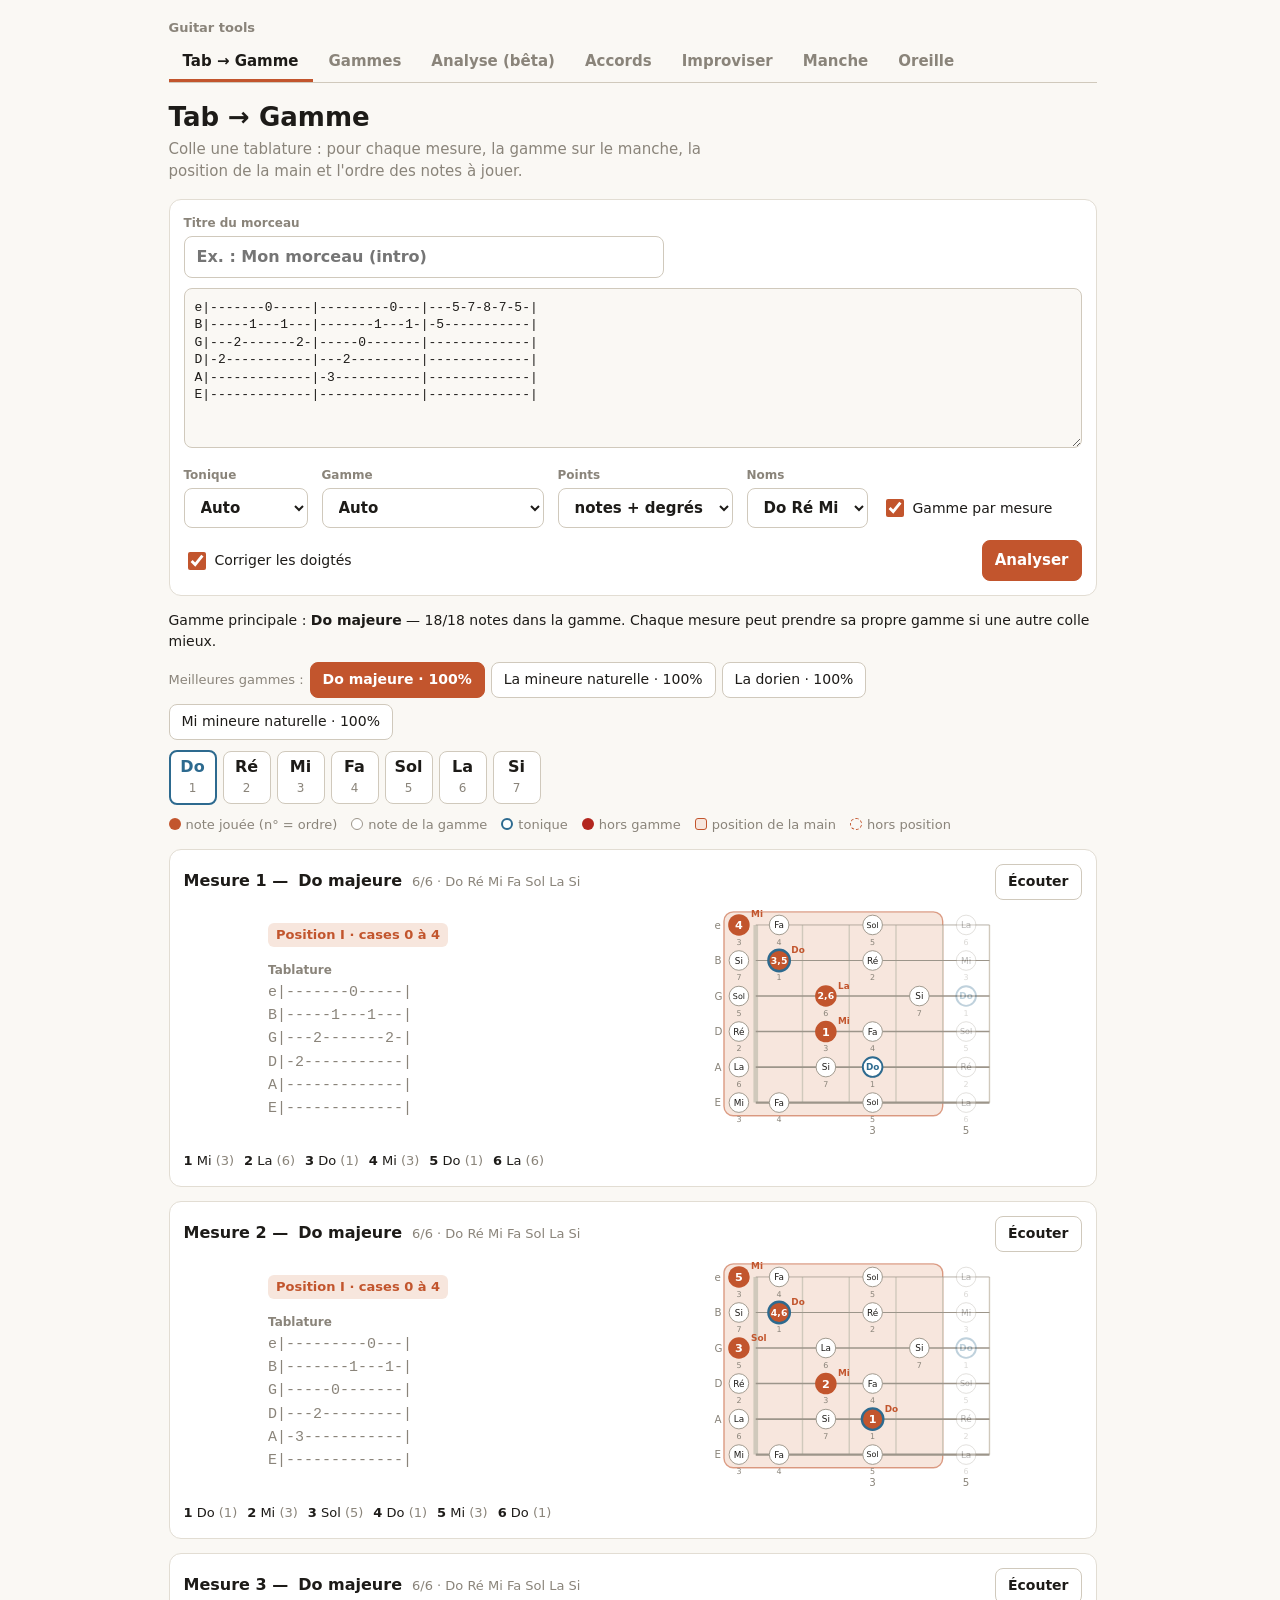
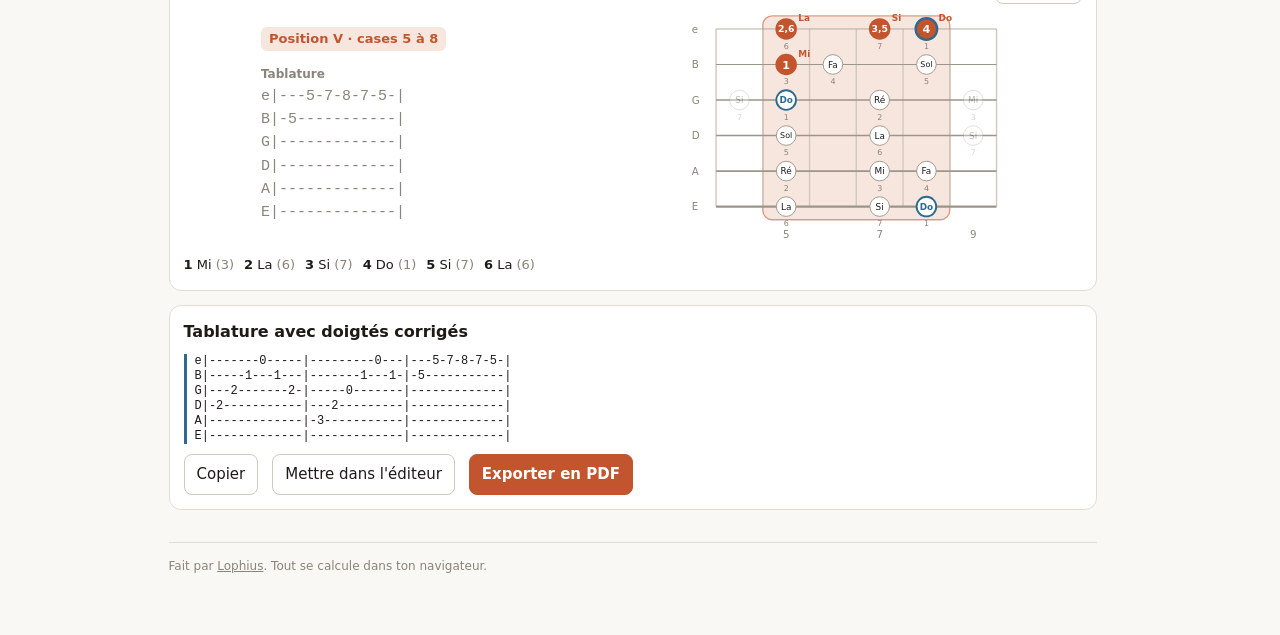
==== index.html @ fe5b4735 "Quatre nouveaux onglets : Accords, Improviser, Manche, Oreille - assets/music.js : bibliothèque comm" ====
<!DOCTYPE html>
<html lang="fr"><head><meta charset="utf-8"><meta name="viewport" content="width=device-width,initial-scale=1">
<title>Tab → Gamme · Guitar tools</title>
<meta name="description" content="Colle une tablature de guitare : pour chaque mesure, la gamme sur le manche, la position de la main et l'ordre des notes. Export PDF.">
<link rel="icon" href="data:image/svg+xml,%3Csvg xmlns='http://www.w3.org/2000/svg' viewBox='0 0 32 32'%3E%3Crect width='32' height='32' rx='7' fill='%23c2552d'/%3E%3Cg stroke='%23fff' stroke-width='1.6'%3E%3Cpath d='M6 9h20M6 14h20M6 19h20M6 24h20'/%3E%3C/g%3E%3Ccircle cx='13' cy='14' r='3' fill='%23fff'/%3E%3C/svg%3E">
<link rel="stylesheet" href="assets/style.css?v=9">
<style>
/* Spécifique à Tab → Gamme */
textarea{width:100%;min-height:160px;font:13px/1.35 ui-monospace,Menlo,monospace;background:var(--bg);border:1px solid var(--line2);border-radius:8px;padding:10px;white-space:pre;overflow-x:auto;margin:0 0 12px}
.seq{font-size:13px;margin-top:10px;line-height:1.7}
.seq span{display:inline-block;margin-right:10px;white-space:nowrap}
.seq i{font-style:normal;color:var(--mut)}
.out,.err{color:var(--out)}
.wrap{overflow-x:auto}
.card h2 .chg{color:var(--acc)}
.pos{display:inline-block;font-size:13px;font-weight:600;color:var(--acc);background:var(--accL);border-radius:6px;padding:2px 8px;margin-bottom:6px}
.expl{font-size:13px;margin-top:8px;line-height:1.5}
/* Mesure : tablature à gauche, manche à droite (ordinateur) ; empilés sur mobile */
/* Mesure : tablature et manche répartis sur la largeur (ordinateur) ; empilés sur mobile.
   Le manche a toujours la même hauteur, quelle que soit la mesure. */
.mgrid{display:flex;justify-content:space-around;align-items:center;gap:16px 32px}
.mright svg{height:230px!important;width:auto!important;max-width:100%!important}
.mleft{min-width:240px}
.mleft .mt{font-size:15px;line-height:1.55;margin:0 0 6px}
.playm{margin-left:auto;font-size:14px;padding:6px 12px;min-height:36px}
.playm.on{background:var(--acc);border-color:var(--acc);color:#fff}
.pn .ring{opacity:0}
.pn.hot .ring{opacity:1}
.seq span.hot{background:var(--accL);border-radius:6px;box-shadow:0 0 0 3px var(--accL)}
.panel input[type=text]{font:inherit;font-size:16px;color:var(--fg);padding:8px 12px;min-height:40px;border-radius:8px;border:1px solid var(--line2);background:var(--card);width:100%;max-width:480px}
.lbl0{font-size:12px;font-weight:600;color:var(--mut);margin:8px 0 2px}
@media(max-width:640px){
  .mgrid{flex-direction:column;align-items:stretch}
  .mright svg{width:100%!important;height:auto!important}
  .mleft{min-width:0}
  .mleft .mt{font-size:14px}
}
.lbl{font-size:12px;font-weight:600;color:var(--root);margin:8px 0 2px}
.mt{font:12px/1.25 ui-monospace,Menlo,monospace;color:var(--mut);margin:0 0 8px;overflow-x:auto}
.mt.fx{color:var(--fg);border-left:3px solid var(--root);padding-left:8px}
.mv{color:var(--root)}
.sugg{display:flex;flex-wrap:wrap;gap:6px;align-items:center;font-size:13px;color:var(--mut);margin:0 0 10px}
.sugg:empty{display:none}
.sugg button{font-size:14px;padding:6px 12px;min-height:36px}
.sugg button.on{background:var(--acc);border-color:var(--acc);color:#fff;font-weight:600}
</style></head><body><main>
<p class="brand">Guitar tools</p>
<nav class="tabs" id="tabs"></nav>
<h1>Tab → Gamme</h1>
<p class="sub">Colle une tablature : pour chaque mesure, la gamme sur le manche, la position de la main et l'ordre des notes à jouer.</p>
<div class="panel">
  <label class="field" style="margin-bottom:10px">Titre du morceau <input id="title" type="text" placeholder="Ex. : Mon morceau (intro)" autocomplete="off"></label>
  <textarea id="tab" spellcheck="false" autocapitalize="off" autocorrect="off" aria-label="Tablature"></textarea>
  <div class="fields">
    <label class="field">Tonique <select id="root"></select></label>
    <label class="field">Gamme <select id="scale"></select></label>
    <label class="field">Points <select id="lab"><option value="both">notes + degrés</option><option value="name">notes</option><option value="deg">degrés</option></select></label>
    <label class="field">Noms <select id="nom"><option value="fr">Do Ré Mi</option><option value="en">C D E</option></select></label>
    <label class="check"><input type="checkbox" id="per" checked> Gamme par mesure</label>
    <label class="check"><input type="checkbox" id="fix" checked> Corriger les doigtés</label>
    <button class="pri grow" id="go">Analyser</button>
  </div>
</div>
<div class="info" id="info"></div>
<div class="sugg" id="sugg"></div>
<div class="strip" id="strip"></div>
<div class="legend">
  <span><span class="dot play"></span>note jouée (n° = ordre)</span>
  <span><span class="dot scale"></span>note de la gamme</span>
  <span><span class="dot root"></span>tonique</span>
  <span><span class="dot outs"></span>hors gamme</span>
  <span><span class="dot box"></span>position de la main</span>
  <span><span class="dot offp"></span>hors position</span>
</div>
<div id="out"></div>
<div id="full"></div>
<footer>Fait par <a href="https://www.lophius.be">Lophius</a>. Tout se calcule dans ton navigateur.</footer>
</main>
<script src="assets/nav.js?v=7"></script>
<script>
const SH=['C','C#','D','D#','E','F','F#','G','G#','A','A#','B'];
const FLT=['C','Db','D','Eb','E','F','Gb','G','Ab','A','Bb','B'];
const FR=['Do','Do#','Ré','Mib','Mi','Fa','Fa#','Sol','Lab','La','Sib','Si'];
const FRS=['Do','Do#','Ré','Ré#','Mi','Fa','Fa#','Sol','Sol#','La','La#','Si'];
const FRF=['Do','Réb','Ré','Mib','Mi','Fa','Solb','Sol','Lab','La','Sib','Si'];
const IV=['1','b2','2','b3','3','4','b5','5','b6','6','b7','7'];
const SCALES={
  maj:{n:'Majeure',i:[0,2,4,5,7,9,11],p:8},
  min:{n:'Mineure naturelle',i:[0,2,3,5,7,8,10],p:8},
  pmin:{n:'Penta mineure',i:[0,3,5,7,10],p:4},
  pmaj:{n:'Penta majeure',i:[0,2,4,7,9],p:4},
  harm:{n:'Mineure harmonique',i:[0,2,3,5,7,8,11],p:3},
  dor:{n:'Dorien',i:[0,2,3,5,7,9,10],p:2},
  mix:{n:'Mixolydien',i:[0,2,4,5,7,9,10],p:2}
};
const MINORISH=['min','pmin','dor','harm'];
const OPEN=[64,59,55,50,45,40], SN=['e','B','G','D','A','E'];
const EX=`e|-------0-----|---------0---|---5-7-8-7-5-|
B|-----1---1---|-------1---1-|-5-----------|
G|---2-------2-|-----0-------|-------------|
D|-2-----------|---2---------|-------------|
A|-------------|-3-----------|-------------|
E|-------------|-------------|-------------|`;
const $=id=>document.getElementById(id);
// Reprend la dernière tablature collée (sinon l'exemple)
{let t=null,ti='';try{t=localStorage.getItem('gt.tab');ti=localStorage.getItem('gt.title')||'';}catch(e){}$('tab').value=t&&t.trim()?t:EX;$('title').value=ti;}
$('title').addEventListener('input',()=>{try{localStorage.setItem('gt.title',$('title').value);}catch(e){}});
$('root').innerHTML='<option value="auto">Auto</option>'+FR.map((n,i)=>`<option value="${i}">${n} (${SH[i]})</option>`).join('');
$('scale').innerHTML='<option value="auto">Auto</option>'+Object.entries(SCALES).map(([k,v])=>`<option value="${k}">${v.n}</option>`).join('');
const isD=c=>c>='0'&&c<='9';

function parse(txt){
  const blocks=[];let cur=[];
  for(const l of txt.split(/\r?\n/)){
    const m=l.match(/^\s*[A-Ga-g][#b]?\s*([|:\-].*)$/);
    if(m&&/-/.test(m[1])){cur.push(m[1]);if(cur.length===6){blocks.push(cur);cur=[];}}
    else cur=[];
  }
  // Chaque corde est découpée sur ses propres "|" : la mesure n°i = le i-ème segment
  // de chaque ligne, même si les barres ne sont pas alignées verticalement.
  const measures=[];
  for(const b of blocks){
    const segs=b.map(l=>l.replace(/:/g,'|').split('|'));
    // on retire le segment vide avant la 1re barre et après la dernière
    segs.forEach(sg=>{if(sg.length&&!sg[0].trim())sg.shift();if(sg.length&&!sg[sg.length-1].trim())sg.pop();});
    const n=Math.max(...segs.map(sg=>sg.length));
    for(let i=0;i<n;i++){
      const raw=segs.map(sg=>sg[i]||''),notes=[];
      raw.forEach((seg,s)=>{
        for(let c=0;c<seg.length;c++){
          if(isD(seg[c])&&!isD(seg[c-1])){
            let num=seg[c];if(isD(seg[c+1]))num+=seg[c+1];
            const f=+num;notes.push({col:c,s,f,pc:(OPEN[s]+f)%12});
          }
        }
      });
      // ordre : notes à la même position dans la mesure = même temps (accord)
      notes.sort((a,b)=>a.col-b.col||a.s-b.s);let o=0,lc=-1;
      notes.forEach(x=>{if(x.col!==lc){o++;lc=x.col;}x.o=o;});
      measures.push({notes,raw});
    }
  }
  return measures;
}

function rank(ns,roots,sks,pref){
  if(!ns.length)return [];
  let lm=1e9,low=0;ns.forEach(n=>{const p=OPEN[n.s]+n.f;if(p<lm){lm=p;low=n.pc;}});
  const first=ns[0].pc,last=ns[ns.length-1].pc,res=[];
  for(const r of roots)for(const sk of sks){
    const iv=SCALES[sk].i,inS=ns.filter(n=>iv.includes((n.pc-r+12)%12)).length;
    let sc=inS/ns.length*1000+(low===r?40:0)+(last===r?25:0)+(first===r?10:0)+SCALES[sk].p;
    if(pref){if(pref.r===r&&pref.sk===sk)sc+=30;else if(pref.r===r)sc+=12;}
    res.push({r,sk,inS,n:ns.length,sc});
  }
  return res.sort((a,b)=>b.sc-a.sc);
}
function namesFor(r,sk){
  const fl=[5,10,3,8,1].includes(r)||MINORISH.includes(sk)&&[2,7,0,5].includes(r);
  return $('nom').value==='fr'?(fl?FRF:FRS):(fl?FLT:SH);
}
const label=c=>{const nm=namesFor(c.r,c.sk);return nm[c.r]+' '+SCALES[c.sk].n.toLowerCase();};

// Position = bloc de 4 cases (index sur la case p) qui contient le plus de notes jouées.
// p=1 inclut les cordes à vide.
const inBox=(f,p)=>f===0?p===1:f>=p&&f<=p+3;
// Autres façons de jouer la même note (même hauteur) dans la position p
function alts(n,p){
  const m=OPEN[n.s]+n.f,r=[];
  for(let s=0;s<6;s++){const f=m-OPEN[s];if(f>=0&&f<=22&&inBox(f,p))r.push({s,f});}
  return r;
}
// Choix de la position : le moins de notes impossibles à y jouer, puis le moins de notes à déplacer
function position(ns,fix){
  const fr=ns.map(n=>n.f),nz=fr.filter(f=>f>0),ref=nz.length?Math.min(...nz):1;
  let bp=1,bs=1e9;
  for(let p=1;p<=Math.max(1,...fr);p++){
    const out=ns.filter(n=>!inBox(n.f,p)),stuck=fix?out.filter(n=>!alts(n,p).length).length:out.length;
    const sc=stuck*1000+out.length*10+Math.abs(p-ref);
    if(sc<bs){bs=sc;bp=p;}
  }
  return bp;
}
// Déplace les notes hors position vers une corde/case équivalente dans la position
function relocate(ns,p){
  const moved=[];
  ns.forEach(n=>{
    if(inBox(n.f,p))return;
    const busy=ns.filter(x=>x!==n&&x.o===n.o).map(x=>x.s);
    const c=alts(n,p).filter(a=>!busy.includes(a.s)).sort((a,b)=>Math.abs(a.s-n.s)-Math.abs(b.s-n.s))[0];
    if(c){moved.push({n,from:{s:n.s,f:n.f}});n.s=c.s;n.f=c.f;}
  });
  return moved;
}
// Réécrit une mesure en tablature texte à partir des notes (doigtés corrigés)
function segOf(ns,raw){
  const L=Math.max(...raw.map(r=>r.length),1),rows=SN.map(()=>Array(L).fill('-'));
  ns.forEach(n=>{const t=String(n.f);for(let k=0;k<t.length;k++)if(n.col+k<L)rows[n.s][n.col+k]=t[k];});
  return rows.map(r=>r.join(''));
}
const ROM=['','I','II','III','IV','V','VI','VII','VIII','IX','X','XI','XII','XIII','XIV','XV','XVI','XVII'];
function board(ns,root,iv,lab,names,p,tabs){
  tabs=tabs||[];
  let lo=Math.min(...ns.map(n=>n.f)),hi=Math.max(...ns.map(n=>n.f));
  lo=Math.max(0,Math.min(lo,p)-1);if(lo===1)lo=0;hi=Math.max(hi+1,p+4,lo+4);
  const first=Math.max(lo,1),fw=50,sh=lab==='both'?38:28,left=lo===0?50:30,top=16;
  const nCols=hi-first+1,W=left+nCols*fw+8,H=top+5*sh+(lab==="both"?40:28);
  const x=f=>f===0?left-18:left+(f-first+0.5)*fw,y=s=>top+s*sh;
  let g='';
  {const x0=p===1?(lo===0?left-34:left):x(p)-fw/2,x1=x(p+3)+fw/2;
   g+=`<rect x="${x0}" y="${top-14}" width="${x1-x0}" height="${5*sh+28}" rx="10" fill="var(--accL)" stroke="var(--acc)" stroke-opacity=".55" stroke-width="1.5"/>`;}
  for(let k=0;k<=nCols;k++){const xx=left+k*fw;g+=`<line x1="${xx}" y1="${top}" x2="${xx}" y2="${y(5)}" stroke="var(--line2)" stroke-width="${k===0&&first===1?5:1.5}"/>`;}
  for(let f=first;f<=hi;f++){if([3,5,7,9,12,15,17,19,21].includes(f))g+=`<text x="${x(f)}" y="${H-6}" font-size="11" text-anchor="middle" fill="${f===12?'var(--fg)':'var(--mut)'}">${f}</text>`;}
  for(let s=0;s<6;s++){g+=`<line x1="${left}" y1="${y(s)}" x2="${W-8}" y2="${y(s)}" stroke="var(--str)" stroke-width="${0.8+s*0.3}"/>${tabs.length?'':`<text x="${lo===0?6:4}" y="${y(s)+4}" font-size="11" fill="var(--mut)">${SN[s]}</text>`}`;}
  const played={};ns.forEach(n=>{const k=n.s+'-'+n.f;(played[k]=played[k]||{n,o:[]}).o.push(n.o);});
  for(let s=0;s<6;s++)for(let f=lo;f<=hi;f++){
    const pc=(OPEN[s]+f)%12,d=(pc-root+12)%12,k=s+'-'+f,inS=iv.includes(d),box=inBox(f,p);
    const cx=x(f),cy=y(s),nm=names[pc],main=lab==='deg'?IV[d]:nm;
    const sub=lab==='both'?`<text x="${cx}" y="${cy+21}" font-size="8.5" text-anchor="middle" fill="var(--mut)">${IV[d]}</text>`:'';
    if(played[k]){
      const o=played[k].o.join(','),fs=o.length>3?8:o.length>1?10:12;
      const col=inS?'var(--acc)':'var(--out)';
      const nl=lab==='deg'?'':`<text x="${cx+13}" y="${cy-8}" font-size="9.5" font-weight="700" fill="${col}">${nm}</text>`;
      g+=`<g class="pn" data-o="${o}"><circle class="ring" cx="${cx}" cy="${cy}" r="17" fill="none" stroke="var(--acc)" stroke-width="3"/>`+(box?'':`<circle cx="${cx}" cy="${cy}" r="15" fill="none" stroke="${col}" stroke-width="1.5" stroke-dasharray="3 2.5"/>`)+`<circle cx="${cx}" cy="${cy}" r="11.5" fill="${col}" ${d===0?'stroke="var(--root)" stroke-width="2.5"':''}/><text x="${cx}" y="${cy+fs*0.36}" font-size="${fs}" font-weight="700" text-anchor="middle" fill="#fff">${o}</text></g>${nl}${sub}`;
    }else if(inS){
      const fs=main.length>3?7.5:main.length>2?8.5:9.5;
      g+=`<g opacity="${box?1:.3}"><circle cx="${cx}" cy="${cy}" r="10.5" fill="var(--card)" stroke="${d===0?'var(--root)':'var(--str)'}" stroke-width="${d===0?2:1}"/><text x="${cx}" y="${cy+fs*0.36}" font-size="${fs}" text-anchor="middle" fill="${d===0?'var(--root)':'var(--fg)'}" font-weight="${d===0?700:500}">${main}</text>${sub}</g>`;
    }
  }
  // Tablature dessinée à gauche, chaque ligne alignée sur sa corde
  const CW=7.8,FS=13,dy=tabs.length?20:0;let ox=0,tg='';
  tabs.forEach(t=>{const len=Math.max(...t.rows.map(r=>r.length))+3;
    tg+=`<text x="${ox}" y="11" font-size="11" font-weight="600" fill="${t.strong?'var(--root)':'var(--mut)'}">${t.label}</text>`;
    t.rows.forEach((r,si)=>{tg+=`<text x="${ox}" y="${dy+y(si)+4.5}" font-size="${FS}" font-family="ui-monospace,Menlo,Consolas,monospace" fill="${t.strong?'var(--fg)':'var(--mut)'}" xml:space="preserve">${SN[si]}|${r.replace(/</g,'&lt;')}|</text>`;});
    ox+=len*CW+14;});
  const TW=W+ox,TH=H+dy;
  return `<svg viewBox="0 0 ${TW} ${TH}" width="${TW}" style="width:100%;max-width:${TW}px;height:auto" xmlns="http://www.w3.org/2000/svg" font-family="system-ui,sans-serif">${tg}<g transform="translate(${ox},${dy})">${g}</g></svg>`;
}

function run(){
  if(typeof stopPlay==='function')stopPlay();
  const out=$('out'),info=$('info');out.innerHTML='';$('sugg').innerHTML='';$('strip').innerHTML='';
  const ms=parse($('tab').value);
  if(!ms.length){info.innerHTML='<span class="err">Aucune tablature reconnue. Il faut 6 lignes qui commencent par le nom de la corde (e|, B|, G|, D|, A|, E|).</span>';return;}
  const all=ms.flatMap(m=>m.notes);
  if(!all.length){info.innerHTML='<span class="err">Aucune note trouvée dans la tablature.</span>';return;}
  const rv=$('root').value,sv=$('scale').value,lab=$('lab').value,per=$('per').checked;
  const roots=rv==='auto'?[...Array(12).keys()]:[+rv],sks=sv==='auto'?Object.keys(SCALES):[sv];
  const ranked=rank(all,roots,sks),G=ranked[0];
  // suggestions : les meilleures gammes pour l'ensemble du morceau
  if(ranked.length>1){
    const top=ranked.slice(0,4);
    $('sugg').innerHTML='Meilleures gammes : '+top.map((c,i)=>`<button data-r="${c.r}" data-s="${c.sk}" class="${i?'':'on'}">${label(c)} · ${Math.round(c.inS/c.n*100)}%</button>`).join('');
    $('sugg').querySelectorAll('button').forEach(b=>b.onclick=()=>{$('root').value=b.dataset.r;$('scale').value=b.dataset.s;saveSettings();run();});
  }
  const gn=namesFor(G.r,G.sk),giv=SCALES[G.sk].i;
  // Partage la gamme trouvée avec l'onglet Gammes (même navigateur)
  try{localStorage.setItem('gt.scale',JSON.stringify({r:G.r,sk:G.sk,ts:Date.now()}));}catch(e){}
  $('strip').innerHTML=giv.map(i=>`<div class="n ${i?'':'r'}"><b>${gn[(G.r+i)%12]}</b><small>${IV[i]}</small></div>`).join('');
  info.innerHTML=`Gamme principale : <b>${label(G)}</b> — ${G.inS}/${G.n} notes dans la gamme`+(per?'. Chaque mesure peut prendre sa propre gamme si une autre colle mieux.':'');
  MEAS=[];const fixed=[];REP={title:label(G),cov:`${G.inS}/${G.n}`,scale:giv.map(i=>gn[(G.r+i)%12]+' ('+IV[i]+')').join('  '),ms:[]};
  ms.forEach(({notes:ns,raw},i)=>{
    const tab=`<pre class="mt">${raw.map((r,s)=>SN[s]+'|'+r.replace(/</g,'&lt;')+'|').join('\n')}</pre>`;
    if(!ns.length){fixed.push(raw);REP.ms.push({h:`Mesure ${i+1}`,raw,silence:true});out.insertAdjacentHTML('beforeend',`<div class="card"><h2>Mesure ${i+1}</h2>${tab}<div class="seq"><i>Pas de note (silence)</i></div></div>`);return;}
    let C=G;
    if(per){
      // On garde la tonique principale si une de ses gammes couvre ≥ 75 % de la mesure
      // (une note de passage chromatique ne doit pas faire changer de tonalité).
      const rk=rank(ns,roots,sks,G),same=rk.find(c=>c.r===G.r);
      const gIn=ns.filter(n=>giv.includes((n.pc-G.r+12)%12)).length;
      const c=same&&same.inS/same.n>=0.75?same:rk[0];
      C=c.inS>gIn?c:{...G,inS:gIn,n:ns.length};
    }
    else C={...G,inS:ns.filter(n=>giv.includes((n.pc-G.r+12)%12)).length,n:ns.length};
    const root=C.r,iv=SCALES[C.sk].i,names=namesFor(C.r,C.sk),chg=C.r!==G.r||C.sk!==G.sk;
    const groups={};ns.forEach(n=>(groups[n.o]=groups[n.o]||[]).push(n));
    const seq=Object.entries(groups).map(([o,g])=>{
      const t=g.map(n=>{const d=(n.pc-root+12)%12,bad=!iv.includes(d);return `<span class="${bad?'out':''}" style="margin:0">${names[n.pc]} <i>(${IV[d]})</i></span>`;}).join(' + ');
      return `<span data-o="${o}"><b>${o}</b> ${t}</span>`;}).join('');
    const fix=$('fix').checked,p=position(ns,fix),moved=fix?relocate(ns,p):[],notIn=ns.filter(n=>!inBox(n.f,p));
    const seg=segOf(ns,raw);fixed.push(seg);
    const outS=[...new Set(ns.map(n=>n.pc).filter(pc=>!iv.includes((pc-root+12)%12)))];
    const expl=[];
    outS.forEach(pc=>{
      let a=pc,b=pc;do a=(a+11)%12;while(!iv.includes((a-root+12)%12));do b=(b+1)%12;while(!iv.includes((b-root+12)%12));
      expl.push(`<span class="out"><b>${names[pc]}</b> n'est pas dans la gamme : elle se glisse entre ${names[a]} (${IV[(a-root+12)%12]}) et ${names[b]} (${IV[(b-root+12)%12]}).</span>`);
    });
    moved.forEach(({n,from})=>expl.push(`<span class="mv"><b>${names[n.pc]}</b> déplacé : corde ${SN[from.s]} case ${from.f} → corde ${SN[n.s]} case ${n.f}, pour rester dans la position.</span>`));
    if(notIn.length)expl.push(`<span>Hors position (cercle pointillé) : ${notIn.map(n=>`${names[n.pc]} case ${n.f} corde ${SN[n.s]}`).join(', ')}${notIn.length>1?'. Il faut déplacer la main pour les jouer.':'. Il faut déplacer la main pour la jouer.'}</span>`);
    const pos=`Position ${ROM[p]||p} · cases ${p===1?'0':p} à ${p+3}`;
    MEAS[i]=ns.map(n=>({o:n.o,midi:OPEN[n.s]+n.f}));
    const head=`Mesure ${i+1} — <span class="${chg?'chg':''}">${label(C)}</span> <small>${C.inS}/${C.n} · ${iv.map(x=>names[(root+x)%12]).join(' ')}</small>`;
    const svg=board(ns,root,iv,lab,names,p),strip=h=>h.replace(/<[^>]+>/g,'').replace(/&lt;/g,'<');
    REP.ms.push({h:`Mesure ${i+1}`,sc:label(C),chg,cov:`${C.inS}/${C.n}`,notes:iv.map(x=>names[(root+x)%12]).join(' '),model:{ns:ns.map(n=>({s:n.s,f:n.f,o:n.o,pc:n.pc})),root,iv,names,p},raw,seg:moved.length?seg:null,pos,svg,seq:[...seq.matchAll(/<span[^>]*><b>(\d+)<\/b> (.*?)<\/span>(?=<span[^>]*><b>|$)/g)].map(m=>m[1]+'. '+strip(m[2])).join('   '),expl:expl.map(strip)});
    out.insertAdjacentHTML('beforeend',`<div class="card"><h2>${head}<button class="playm" data-i="${i}">Écouter</button></h2><div class="mgrid"><div class="mleft"><div class="pos">${pos}</div><div class="lbl0">Tablature</div>${tab}${moved.length?`<div class="lbl">Doigté corrigé</div><pre class="mt fx">${seg.map((r,s)=>SN[s]+'|'+r+'|').join('\n')}</pre>`:''}</div><div class="mright">${svg}</div></div><div class="seq">${seq}</div>${expl.length?`<div class="expl">${expl.join('<br>')}</div>`:''}</div>`);
  });
  // Tablature complète avec doigtés corrigés, 4 mesures par ligne
  const rowsTxt=[];
  for(let i=0;i<fixed.length;i+=4){
    const ch=fixed.slice(i,i+4);
    rowsTxt.push(SN.map((n,s)=>n+'|'+ch.map(m=>m[s]).join('|')+'|').join('\n'));
  }
  const full=rowsTxt.join('\n\n');REP.full=full;
  $('full').innerHTML=`<div class="card"><h2>Tablature avec doigtés corrigés</h2><pre class="mt fx">${full.replace(/</g,'&lt;')}</pre><div class="fields" style="margin-top:10px"><button id="cp">Copier</button><button id="use">Mettre dans l'éditeur</button><button id="pdf" class="pri">Exporter en PDF</button><span id="cpm" class="info" style="margin:0"></span></div></div>`;
  $('cp').onclick=async()=>{try{await navigator.clipboard.writeText(full);$('cpm').textContent='Copié';}catch(e){$('cpm').textContent='Copie refusée : sélectionne le texte à la main';}};
  $('use').onclick=()=>{$('tab').value=full;run();window.scrollTo({top:0,behavior:'smooth'});};
}
// ---------- Écoute d'une mesure : notes dans l'ordre, accords plaqués, note entourée ----------
let MEAS=[],actx=null,ptimers=null,pbtn=null;
function pluck(t,midi){
  const f=440*Math.pow(2,(midi-69)/12),o=actx.createOscillator(),o2=actx.createOscillator(),gn=actx.createGain(),g2=actx.createGain(),lp=actx.createBiquadFilter();
  o.type='triangle';o.frequency.value=f;o2.type='sine';o2.frequency.value=f*2;g2.gain.value=.25;
  lp.type='lowpass';lp.frequency.setValueAtTime(f*8,t);lp.frequency.exponentialRampToValueAtTime(f*1.5,t+.6);
  gn.gain.setValueAtTime(.0001,t);gn.gain.exponentialRampToValueAtTime(.3,t+.008);gn.gain.exponentialRampToValueAtTime(.0001,t+1.6);
  o2.connect(g2).connect(lp);o.connect(lp);lp.connect(gn).connect(actx.destination);
  o.start(t);o2.start(t);o.stop(t+1.7);o2.stop(t+1.7);
}
function markO(card,o){card.querySelectorAll('[data-o]').forEach(e=>e.classList.toggle('hot',o>0&&e.dataset.o.split(',').map(Number).includes(o)));}
function stopPlay(){
  if(ptimers){ptimers.forEach(clearTimeout);ptimers=null;}
  if(pbtn){pbtn.classList.remove('on');pbtn.textContent='Écouter';markO(pbtn.closest('.card'),0);pbtn=null;}
}
document.addEventListener('click',e=>{
  const b=e.target.closest('.playm');if(!b)return;
  const again=b===pbtn;stopPlay();if(again)return;
  try{actx=actx||new (window.AudioContext||window.webkitAudioContext)();actx.resume();}catch(err){return;}
  const notes=MEAS[+b.dataset.i]||[],card=b.closest('.card'),dt=.5,t0=actx.currentTime+.08;
  const steps=[...new Set(notes.map(n=>n.o))].sort((a,c)=>a-c);
  pbtn=b;b.classList.add('on');b.textContent='Stop';
  ptimers=steps.map((o,k)=>{notes.filter(n=>n.o===o).forEach(n=>pluck(t0+k*dt,n.midi));return setTimeout(()=>markO(card,o),(k*dt+.08)*1000);});
  ptimers.push(setTimeout(stopPlay,(steps.length*dt+.5)*1000));
});
let REP=null;
const LIGHT={'--bg':'#ffffff','--fg':'#1d1b18','--mut':'#8a847a','--line':'#d8d2c6','--acc':'#c2552d','--root':'#2d6a8f','--card':'#ffffff','--out':'#b3261e','--str':'#9c958a'};
const pdfTxt=t=>String(t).replace(/→/g,'->').replace(/[’]/g,"'").replace(/—/g,'-').replace(/[^\x00-\xff]/g,'');
// ---------- Export PDF (dessin vectoriel, pensé pour l'impression) ----------
const PC={ink:'#1d1b18',mut:'#77716a',line:'#cfc8bb',acc:'#c2552d',accL:'#f9e9e1',root:'#2d6a8f',rootL:'#e6f0f6',out:'#b3261e',str:'#8f887d',dot:'#a39c90'};
// Manche dessiné en vectoriel. Taille fixe (k) pour que toutes les mesures aient la même hauteur.
function pdfBoard(d,X,Y,m,k){
  const {ns,root,iv,names,p}=m;
  let lo=Math.min(...ns.map(n=>n.f)),hi=Math.max(...ns.map(n=>n.f));
  lo=Math.max(0,Math.min(lo,p)-1);if(lo===1)lo=0;hi=Math.max(hi+1,p+4,lo+4);
  const first=Math.max(lo,1),nCols=hi-first+1,openW=(lo===0?8:0)*k,lab=4*k;
  const fw=12*k,sh=5.4*k,left=X+lab+openW,top=Y+3.2*k;
  const x=f=>f===0?left-openW/2-0.5*k:left+(f-first+0.5)*fw,y=s=>top+s*sh;
  const x0=p===1?(lo===0?left-openW:left):x(p)-fw/2,x1=x(p+3)+fw/2;
  d.setFillColor(PC.accL);d.setDrawColor(PC.acc);d.setLineWidth(0.25);d.roundedRect(x0,top-3.2*k,x1-x0,5*sh+6.4*k,1.6*k,1.6*k,'FD');
  d.setDrawColor(PC.line);
  for(let c=0;c<=nCols;c++){d.setLineWidth(c===0&&first===1?1:0.25);d.line(left+c*fw,top,left+c*fw,y(5));}
  d.setFont('helvetica','normal');d.setFontSize(6*k);d.setTextColor(PC.mut);
  for(let f=first;f<=hi;f++)if([3,5,7,9,12,15,17,19,21].includes(f))d.text(String(f),x(f),y(5)+6*k,{align:'center'});
  for(let s=0;s<6;s++){d.setDrawColor(PC.str);d.setLineWidth(0.12+s*0.06);d.line(left,y(s),left+nCols*fw,y(s));d.setFont('helvetica','normal');d.setFontSize(6.5*k);d.setTextColor(PC.mut);d.text(SN[s],X,y(s)+0.9*k);}
  const played={};ns.forEach(n=>{const kk=n.s+'-'+n.f;(played[kk]=played[kk]||[]).push(n.o);});
  for(let s=0;s<6;s++)for(let f=lo;f<=hi;f++){
    const pc=(OPEN[s]+f)%12,dg=(pc-root+12)%12,inS=iv.includes(dg),box=inBox(f,p),kk=s+'-'+f,cx=x(f),cy=y(s),isR=dg===0;
    if(played[kk]){
      const col=inS?PC.acc:PC.out,o=played[kk].join(',');
      if(!box){d.setDrawColor(col);d.setLineWidth(0.25);d.setLineDashPattern([0.6,0.45],0);d.circle(cx,cy,2.6*k,'S');d.setLineDashPattern([],0);}
      d.setFillColor(col);if(isR){d.setDrawColor(PC.root);d.setLineWidth(0.5);d.circle(cx,cy,2.1*k,'FD');}else d.circle(cx,cy,2.1*k,'F');
      d.setFont('helvetica','bold');d.setFontSize((o.length>2?4.6:6.3)*k);d.setTextColor('#ffffff');d.text(o,cx,cy+0.8*k,{align:'center'});
      d.setFontSize(5.4*k);d.setTextColor(col);d.text(pdfTxt(names[pc]),cx+2.4*k,cy-1.6*k);
    }else if(inS){
      const fade=!box,nm=pdfTxt(names[pc]);
      d.setFillColor(isR&&!fade?PC.rootL:'#ffffff');d.setDrawColor(isR?PC.root:(fade?'#ddd8cf':PC.dot));d.setLineWidth(isR?0.4:0.2);d.circle(cx,cy,1.9*k,'FD');
      d.setFont('helvetica',isR?'bold':'normal');d.setFontSize((nm.length>3?4.2:5)*k);
      d.setTextColor(fade?'#bdb7ad':(isR?PC.root:PC.ink));d.text(nm,cx,cy+0.65*k,{align:'center'});
    }
  }
  return {w:lab+openW+nCols*fw,h:5*sh+9.5*k};
}
async function makePdf(){
  const {jsPDF}=window.jspdf,d=new jsPDF({unit:'mm',format:'a4'}),M=12,PW=210-2*M,BOT=297-12;let y=M;
  const set=(sz,st,c,f)=>{d.setFont(f||'helvetica',st||'normal');d.setFontSize(sz);d.setTextColor(c||PC.ink);};
  const lh=sz=>sz*0.3528*1.3;
  const monoSize=(lines,w,max)=>Math.min(max,w/(Math.max(...lines.map(l=>l.length))*0.6*0.3528));
  const title=pdfTxt(($('title').value||'').trim());
  // En-tête : titre du morceau, gamme, légende sur une ligne
  set(18,'bold');d.text(title||'Tablature',M,y+6);y+=9;
  set(9.5,'normal',PC.mut);d.text(pdfTxt(`Gamme : ${REP.title}  ·  ${REP.scale.replace(/ \([^)]*\)/g,'').split('  ').join(' ')}`),M,y+3);y+=6;
  let lx=M;const leg=(draw,t)=>{draw(lx+1.5,y+1.3);set(7,'normal',PC.mut);d.text(pdfTxt(t),lx+4,y+2.3);lx+=4+d.getTextWidth(pdfTxt(t))+5;};
  leg((cx,cy)=>{d.setFillColor(PC.acc);d.circle(cx,cy,1.4,'F');},'note jouée (n° = ordre)');
  leg((cx,cy)=>{d.setFillColor('#ffffff');d.setDrawColor(PC.dot);d.setLineWidth(.2);d.circle(cx,cy,1.4,'FD');},'note de la gamme');
  leg((cx,cy)=>{d.setFillColor(PC.rootL);d.setDrawColor(PC.root);d.setLineWidth(.4);d.circle(cx,cy,1.4,'FD');},'tonique');
  leg((cx,cy)=>{d.setFillColor(PC.out);d.circle(cx,cy,1.4,'F');},'hors gamme');
  leg((cx,cy)=>{d.setFillColor(PC.accL);d.setDrawColor(PC.acc);d.setLineWidth(.25);d.roundedRect(cx-1.4,cy-1.4,2.8,2.8,.5,.5,'FD');},'position');
  y+=5;d.setDrawColor(PC.line);d.setLineWidth(0.3);d.line(M,y,M+PW,y);y+=3;
  // Mesures : tablature à jouer à gauche, manche à droite, ordre des notes dessous
  const LW=62,k=0.9,BX=M+LW+14;
  for(const m of REP.ms){
    const play=(m.seg||m.raw).map((r,s)=>SN[s]+'|'+r+'|');
    const ts=monoSize(play,LW-2,9),tH=6*ts*0.3528*1.35;
    const boardH=m.silence?0:5*5.4*k+9.5*k;
    set(7.5);const seqL=m.silence?[]:d.splitTextToSize(pdfTxt(m.seq),PW);
    const blockH=6+Math.max(tH+5,boardH)+seqL.length*lh(7.5)+4;
    if(y+blockH>BOT){d.addPage();y=M;}
    set(10.5,'bold');d.text(m.h,M,y+3.5);
    if(!m.silence){const tw=d.getTextWidth(m.h);set(8.5,'bold',m.chg?PC.acc:PC.ink);d.text(pdfTxt(m.sc),M+tw+3,y+3.5);
      const pt=pdfTxt(m.pos);set(7.5,'bold',PC.acc);d.text(pt,M+PW,y+3.5,{align:'right'});}
    y+=6;const y0=y;
    if(m.seg){set(6.5,'bold',PC.root);d.text('Doigté corrigé',M,y+2);}
    set(ts,'normal',PC.ink,'courier');d.text(play,M,y+(m.seg?4:1)+ts*0.3528,{lineHeightFactor:1.35});
    if(m.silence){set(8.5,'italic',PC.mut);d.text('Silence',BX,y+4);}
    else pdfBoard(d,BX,y0,m.model,k);
    y=y0+Math.max(tH+5,boardH);
    if(seqL.length){set(7.5,'normal',PC.mut);d.text(seqL,M,y+2);y+=seqL.length*lh(7.5);}
    y+=2;d.setDrawColor(PC.line);d.setLineWidth(0.2);d.line(M,y,M+PW,y);y+=2.5;
  }
  // Tablature complète corrigée, à la suite si la place le permet
  const blocks=REP.full.split('\n\n');
  const fsF=Math.min(...blocks.map(b=>monoSize(b.split('\n'),PW,9.5)));
  if(y+12+6*fsF*0.3528*1.3>BOT){d.addPage();y=M;}else y+=3;
  set(11,'bold');d.text('Tablature complète (doigtés corrigés)',M,y+4);y+=8;
  for(const b of blocks){
    const L=b.split('\n'),h=L.length*fsF*0.3528*1.3+4;
    if(y+h>BOT){d.addPage();y=M;}
    set(fsF,'normal',PC.ink,'courier');d.text(L,M,y+fsF*0.3528,{lineHeightFactor:1.3});y+=h;
  }
  const N=d.getNumberOfPages();
  for(let i=1;i<=N;i++){d.setPage(i);set(7,'normal',PC.mut);d.text(title||'',M,292);d.text(`${i} / ${N}`,210-M,292,{align:'right'});}
  return d.output('blob');
}
document.addEventListener('click',async e=>{
  if(e.target.id!=='pdf')return;
  const b=e.target,m=$('cpm');b.disabled=true;m.textContent='Création du PDF…';
  try{
    // jsPDF n'est chargé qu'au premier export : la page s'affiche sans attendre le réseau
    if(!window.jspdf)await new Promise((ok,ko)=>{const sc=document.createElement('script');sc.src='https://cdnjs.cloudflare.com/ajax/libs/jspdf/2.5.1/jspdf.umd.min.js';sc.onload=ok;sc.onerror=()=>ko({message:'bibliothèque PDF non chargée (connexion ?)'});document.head.appendChild(sc);});
    const blob=await makePdf();
    const u=URL.createObjectURL(blob),a=document.createElement('a');a.href=u;a.download=(($('title').value||'').trim().replace(/[^\w\u00C0-\u017F -]+/g,'').replace(/\s+/g,'-')||'tab-gamme')+'.pdf';document.body.appendChild(a);a.click();a.remove();setTimeout(()=>URL.revokeObjectURL(u),4000);m.textContent='PDF téléchargé';
  }catch(err){m.textContent='Export impossible : '+(err&&err.message||err);}
  finally{b.disabled=false;}
});
// Réglages mémorisés avec le morceau (tonique, gamme, affichage, options)
const SET_IDS=['root','scale','lab','nom','per','fix'];
try{const S=JSON.parse(localStorage.getItem('gt.settings')||'{}');
  SET_IDS.forEach(id=>{if(!(id in S))return;const el=$(id);if(el.type==='checkbox')el.checked=!!S[id];else if([...el.options].some(o=>o.value===S[id]))el.value=S[id];});}catch(e){}
const saveSettings=()=>{try{const S={};SET_IDS.forEach(id=>{const el=$(id);S[id]=el.type==='checkbox'?el.checked:el.value;});localStorage.setItem('gt.settings',JSON.stringify(S));}catch(e){}};
$('go').onclick=run;SET_IDS.forEach(id=>$(id).onchange=()=>{saveSettings();run();});
// Analyse automatique dès qu'on colle ou modifie la tablature, et sauvegarde dans le navigateur
// Nouveau morceau collé : on repart en détection automatique de la gamme
$('tab').addEventListener('paste',()=>{$('root').value='auto';$('scale').value='auto';saveSettings();});
let TT=null;$('tab').addEventListener('input',()=>{
  try{localStorage.setItem('gt.tab',$('tab').value);}catch(e){}
  clearTimeout(TT);TT=setTimeout(run,400);
});
run();
</script></body></html>
---- assets/style.css ----
/* Guitar tools — styles communs à tous les onglets.
   Couleurs : orange = note jouée / position de la main, bleu = tonique, rouge = hors gamme. */
:root{
  --bg:#faf8f4;--fg:#1d1b18;--mut:#8a847a;--line:#e2ddd3;--line2:#d0c9bc;
  --acc:#c2552d;--accL:#f7e6dd;--root:#2d6a8f;--rootL:#e4eef5;
  --card:#ffffff;--out:#b3261e;--str:#9c958a;
}
@media(prefers-color-scheme:dark){:root{
  --bg:#161513;--fg:#eee9e0;--mut:#948d82;--line:#2f2c28;--line2:#3d3934;
  --acc:#e07a4f;--accL:#3a2419;--root:#6fb0d6;--rootL:#1b2b36;
  --card:#1f1d1a;--out:#ef6b62;--str:#6b655c;
}}
html{scrollbar-gutter:stable}
*{box-sizing:border-box;min-width:0}
body{margin:0;background:var(--bg);color:var(--fg);font:15px/1.5 system-ui,-apple-system,"Segoe UI",sans-serif;overflow-x:clip}
main{max-width:960px;margin:auto;padding:18px 16px 60px}
a{color:inherit}

/* En-tête commun */
.brand{font-size:13px;font-weight:600;color:var(--mut);margin:0 0 2px}
nav.tabs{display:flex;flex-wrap:wrap;gap:2px;overflow:hidden;border-bottom:1px solid var(--line2);margin:0 0 20px}
nav.tabs a{flex:none;padding:10px 14px;color:var(--mut);text-decoration:none;font-weight:600}
/* soulignement dessiné à l'intérieur du lien : rien ne dépasse, donc aucune barre de défilement */
nav.tabs a[aria-current]{color:var(--fg);box-shadow:inset 0 -3px 0 var(--acc)}
h1{font-size:26px;line-height:1.1;margin:0 0 6px}
.sub{color:var(--mut);margin:0 0 16px;max-width:62ch}

/* Panneau de réglages */
.panel{background:var(--card);border:1px solid var(--line);border-radius:12px;padding:14px;margin:0 0 14px}
.fields{display:flex;flex-wrap:wrap;gap:12px 14px;align-items:flex-end}
.field{display:flex;flex-direction:column;gap:4px;font-size:12px;font-weight:600;color:var(--mut)}
.check{display:flex;align-items:center;gap:6px;font-size:14px;color:var(--fg);min-height:40px}
.check input{width:18px;height:18px;accent-color:var(--acc)}
select,button,textarea{font:inherit;color:var(--fg)}
select,button{font-size:15px;padding:8px 12px;min-height:40px;border-radius:8px;border:1px solid var(--line2);background:var(--card);cursor:pointer}
select:focus-visible,button:focus-visible,textarea:focus-visible{outline:2px solid var(--acc);outline-offset:2px}
button.pri{background:var(--acc);border-color:var(--acc);color:#fff;font-weight:600}
.grow{margin-left:auto}

/* Contrôle segmenté (positions, suggestions) */
.seg{display:flex;flex-wrap:wrap;gap:6px}
.seg button{font-size:14px;padding:6px 12px;min-height:36px}
.seg button.on{background:var(--acc);border-color:var(--acc);color:#fff;font-weight:600}

/* Bande des notes de la gamme */
.strip{display:flex;flex-wrap:wrap;align-items:center;gap:6px;margin:0 0 10px}
.strip .n{background:var(--card);border:1px solid var(--line2);border-radius:8px;padding:5px 9px;text-align:center;min-width:48px}
.strip .n b{display:block;font-size:16px;line-height:1.2}
.strip .n small{color:var(--mut);font-size:12px}
.strip .n.r{border:2px solid var(--root)}.strip .n.r b{color:var(--root)}
.strip .n.hot{background:var(--acc);border-color:var(--acc)}.strip .n.hot b,.strip .n.hot small{color:#fff}
.strip .st{font-size:11px;color:var(--mut);margin:0 -2px}

/* Légende */
.legend{font-size:13px;color:var(--mut);display:flex;gap:6px 14px;flex-wrap:wrap;margin:0 0 6px}
.dot{display:inline-block;width:12px;height:12px;border-radius:50%;vertical-align:-1px;margin-right:5px}
.dot.play{background:var(--acc)}
.dot.scale{background:var(--card);border:1.5px solid var(--str)}
.dot.root{background:var(--card);border:2px solid var(--root)}
.dot.outs{background:var(--out)}
.dot.box{background:var(--accL);border:1.5px solid var(--acc);border-radius:3px}
.dot.offp{border:1.5px dashed var(--acc)}

/* Cartes */
.card{background:var(--card);border:1px solid var(--line);border-radius:12px;padding:14px;margin:14px 0}
.card h2{font-size:16px;margin:0 0 10px;display:flex;flex-wrap:wrap;gap:4px 10px;align-items:baseline}
.card h2 small{font-weight:400;color:var(--mut);font-size:13px}
.scroll{overflow-x:auto}
/* Dessins qui s'adaptent à la largeur de la carte */
.fit svg{max-width:100%;height:auto}
/* Manche complet (Gammes) : prend toute la largeur de la carte */
.fit.full svg{width:100%}
svg{display:block}
.muted{color:var(--mut)}
.info{font-size:14px;margin:0 0 10px}

/* Manche : note en cours d'écoute */
g.hot circle.dot{fill:var(--acc)!important;stroke:var(--acc)!important}
g.hot text{fill:#fff!important;font-weight:700}

footer{color:var(--mut);font-size:12px;margin-top:32px;padding-top:14px;border-top:1px solid var(--line)}

/* Mobile */
@media(max-width:600px){
  main{padding:12px 12px 48px}
  h1{font-size:22px}
  .sub{font-size:14px}
  nav.tabs a{padding:10px 12px}
  .panel,.card{padding:12px;border-radius:10px}
  .fields{display:grid;grid-template-columns:minmax(0,1fr) minmax(0,1fr);gap:10px}
  .field select{width:100%}
  .fields .check{grid-column:span 2;min-height:32px}
  .fields button{grid-column:span 2;width:100%}
  .grow{margin-left:0}
  .strip .n{min-width:42px;padding:4px 7px}
  .strip .n b{font-size:15px}
  .legend{font-size:12px}
}
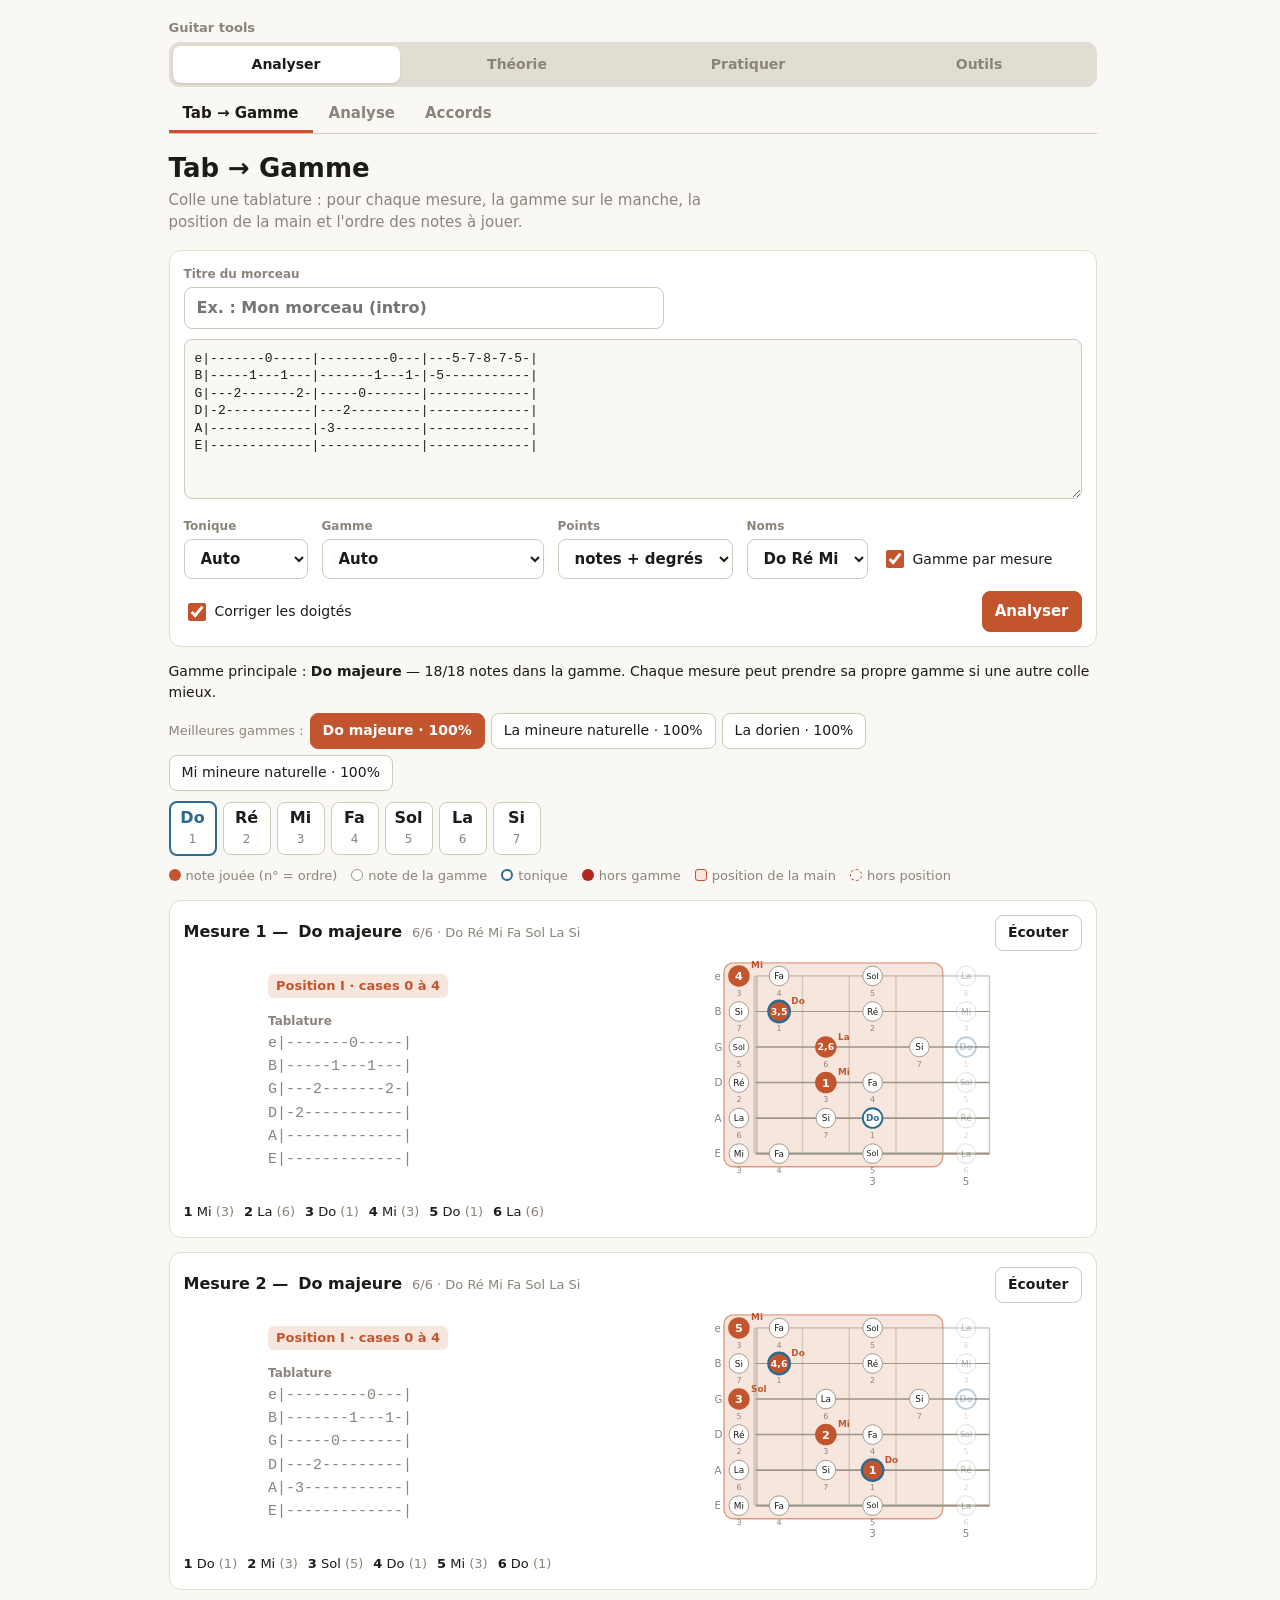
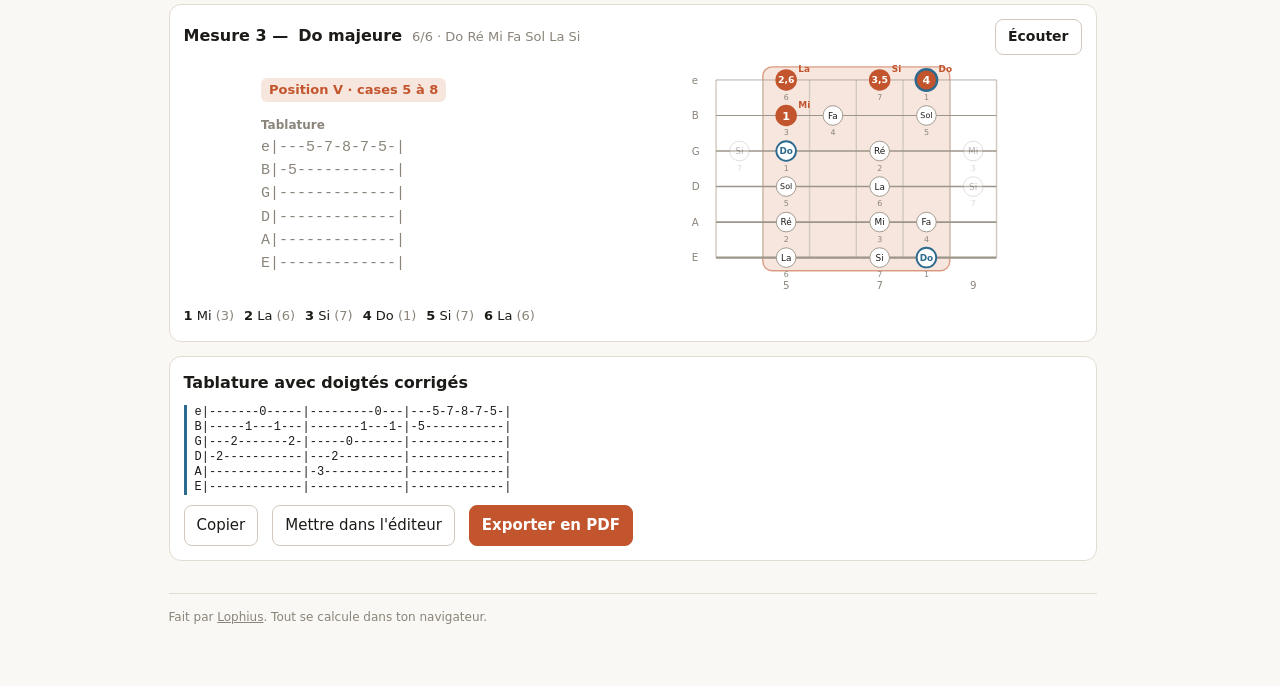
==== commit 3ed65cc6: "Navigation en 4 familles ; Accordeur, Métronome, CAGED, Cercle des quintes ; micro dans Manche et Or" ====
--- a/index.html
+++ b/index.html
@@ -76,7 +76,8 @@
 <div id="full"></div>
 <footer>Fait par <a href="https://www.lophius.be">Lophius</a>. Tout se calcule dans ton navigateur.</footer>
 </main>
-<script src="assets/nav.js?v=7"></script>
+<script src="assets/nav.js?v=8"></script>
+<script src="assets/music.js?v=4"></script>
 <script>
 const SH=['C','C#','D','D#','E','F','F#','G','G#','A','A#','B'];
 const FLT=['C','Db','D','Eb','E','F','Gb','G','Ab','A','Bb','B'];
--- a/assets/style.css
+++ b/assets/style.css
@@ -11,6 +11,7 @@
   --card:#1f1d1a;--out:#ef6b62;--str:#6b655c;
 }}
 html{scrollbar-gutter:stable}
+[hidden]{display:none!important}
 *{box-sizing:border-box;min-width:0}
 body{margin:0;background:var(--bg);color:var(--fg);font:15px/1.5 system-ui,-apple-system,"Segoe UI",sans-serif;overflow-x:clip}
 main{max-width:960px;margin:auto;padding:18px 16px 60px}
@@ -18,10 +19,14 @@
 
 /* En-tête commun */
 .brand{font-size:13px;font-weight:600;color:var(--mut);margin:0 0 2px}
-nav.tabs{display:flex;flex-wrap:wrap;gap:2px;overflow:hidden;border-bottom:1px solid var(--line2);margin:0 0 20px}
-nav.tabs a{flex:none;padding:10px 14px;color:var(--mut);text-decoration:none;font-weight:600}
+nav.tabs{margin:0 0 20px}
+nav.tabs .groups{display:grid;grid-template-columns:repeat(4,minmax(0,1fr));gap:4px;background:var(--line);border-radius:11px;padding:4px;margin:4px 0 6px}
+nav.tabs .groups a{text-align:center;padding:8px 4px;border-radius:8px;color:var(--mut);text-decoration:none;font-weight:600;font-size:14px;white-space:nowrap;overflow:hidden;text-overflow:ellipsis}
+nav.tabs .groups a.on{background:var(--card);color:var(--fg);box-shadow:0 1px 2px rgba(0,0,0,.12)}
+nav.tabs .subtabs{display:flex;flex-wrap:wrap;gap:2px;overflow:hidden;border-bottom:1px solid var(--line2)}
+nav.tabs .subtabs a{flex:none;padding:9px 14px;color:var(--mut);text-decoration:none;font-weight:600}
 /* soulignement dessiné à l'intérieur du lien : rien ne dépasse, donc aucune barre de défilement */
-nav.tabs a[aria-current]{color:var(--fg);box-shadow:inset 0 -3px 0 var(--acc)}
+nav.tabs .subtabs a[aria-current]{color:var(--fg);box-shadow:inset 0 -3px 0 var(--acc)}
 h1{font-size:26px;line-height:1.1;margin:0 0 6px}
 .sub{color:var(--mut);margin:0 0 16px;max-width:62ch}
 
@@ -78,6 +83,15 @@
 g.hot circle.dot{fill:var(--acc)!important;stroke:var(--acc)!important}
 g.hot text{fill:#fff!important;font-weight:700}
 
+/* Gros chiffres, statistiques */
+.stat{display:flex;flex-direction:column;font-size:12px;color:var(--mut)}
+.stat b{font-size:22px;color:var(--fg);font-variant-numeric:tabular-nums}
+/* Bouton micro */
+.mic{display:inline-flex;align-items:center;gap:6px}
+.mic.on{background:var(--root);border-color:var(--root);color:#fff;font-weight:600}
+.mic .lvl{display:inline-block;width:34px;height:6px;border-radius:3px;background:var(--line);overflow:hidden}
+.mic .lvl i{display:block;height:100%;width:0;background:currentColor}
+
 footer{color:var(--mut);font-size:12px;margin-top:32px;padding-top:14px;border-top:1px solid var(--line)}
 
 /* Mobile */
@@ -85,7 +99,8 @@
   main{padding:12px 12px 48px}
   h1{font-size:22px}
   .sub{font-size:14px}
-  nav.tabs a{padding:10px 12px}
+  nav.tabs .subtabs a{padding:9px 11px}
+  nav.tabs .groups a{font-size:13px}
   .panel,.card{padding:12px;border-radius:10px}
   .fields{display:grid;grid-template-columns:minmax(0,1fr) minmax(0,1fr);gap:10px}
   .field select{width:100%}
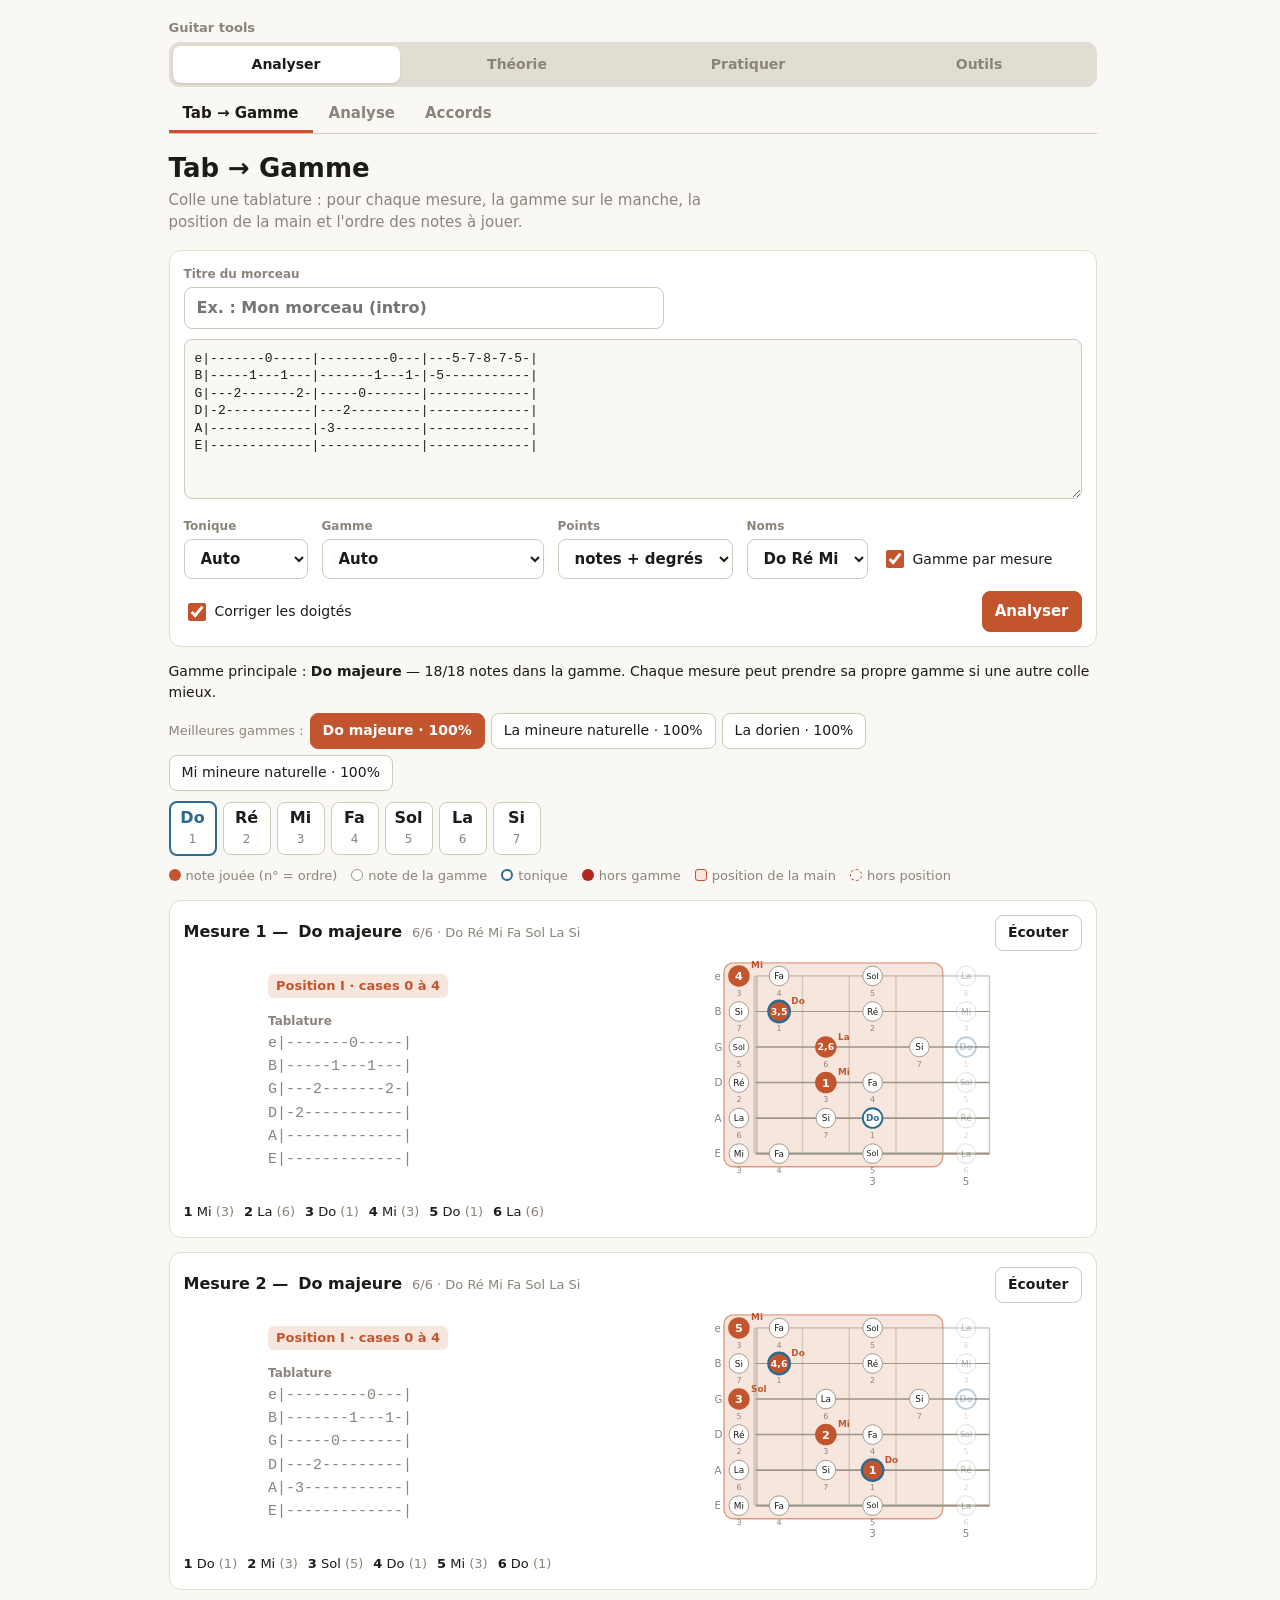
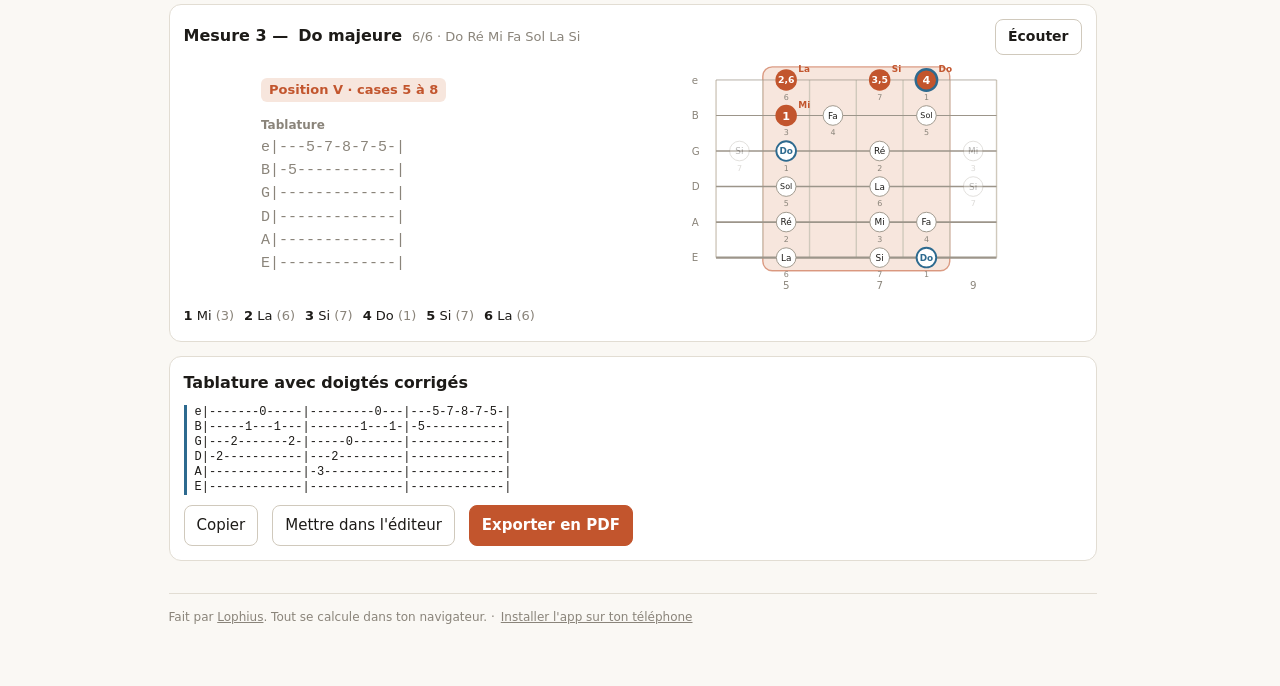
==== commit 0e369a1c: "Application installable (manifest, icônes, service worker hors ligne) et écran gardé allumé pendant " ====
--- a/index.html
+++ b/index.html
@@ -3,7 +3,14 @@
 <title>Tab → Gamme · Guitar tools</title>
 <meta name="description" content="Colle une tablature de guitare : pour chaque mesure, la gamme sur le manche, la position de la main et l'ordre des notes. Export PDF.">
 <link rel="icon" href="data:image/svg+xml,%3Csvg xmlns='http://www.w3.org/2000/svg' viewBox='0 0 32 32'%3E%3Crect width='32' height='32' rx='7' fill='%23c2552d'/%3E%3Cg stroke='%23fff' stroke-width='1.6'%3E%3Cpath d='M6 9h20M6 14h20M6 19h20M6 24h20'/%3E%3C/g%3E%3Ccircle cx='13' cy='14' r='3' fill='%23fff'/%3E%3C/svg%3E">
-<link rel="stylesheet" href="assets/style.css?v=9">
+<link rel="manifest" href="manifest.webmanifest">
+<meta name="theme-color" content="#c2552d">
+<meta name="apple-mobile-web-app-capable" content="yes">
+<meta name="mobile-web-app-capable" content="yes">
+<meta name="apple-mobile-web-app-title" content="Guitar tools">
+<meta name="apple-mobile-web-app-status-bar-style" content="default">
+<link rel="apple-touch-icon" href="assets/icons/apple-touch-icon.png">
+<link rel="stylesheet" href="assets/style.css?v=10">
 <style>
 /* Spécifique à Tab → Gamme */
 textarea{width:100%;min-height:160px;font:13px/1.35 ui-monospace,Menlo,monospace;background:var(--bg);border:1px solid var(--line2);border-radius:8px;padding:10px;white-space:pre;overflow-x:auto;margin:0 0 12px}
@@ -76,8 +83,8 @@
 <div id="full"></div>
 <footer>Fait par <a href="https://www.lophius.be">Lophius</a>. Tout se calcule dans ton navigateur.</footer>
 </main>
-<script src="assets/nav.js?v=8"></script>
-<script src="assets/music.js?v=4"></script>
+<script src="assets/nav.js?v=9"></script>
+<script src="assets/music.js?v=7"></script>
 <script>
 const SH=['C','C#','D','D#','E','F','F#','G','G#','A','A#','B'];
 const FLT=['C','Db','D','Eb','E','F','Gb','G','Ab','A','Bb','B'];
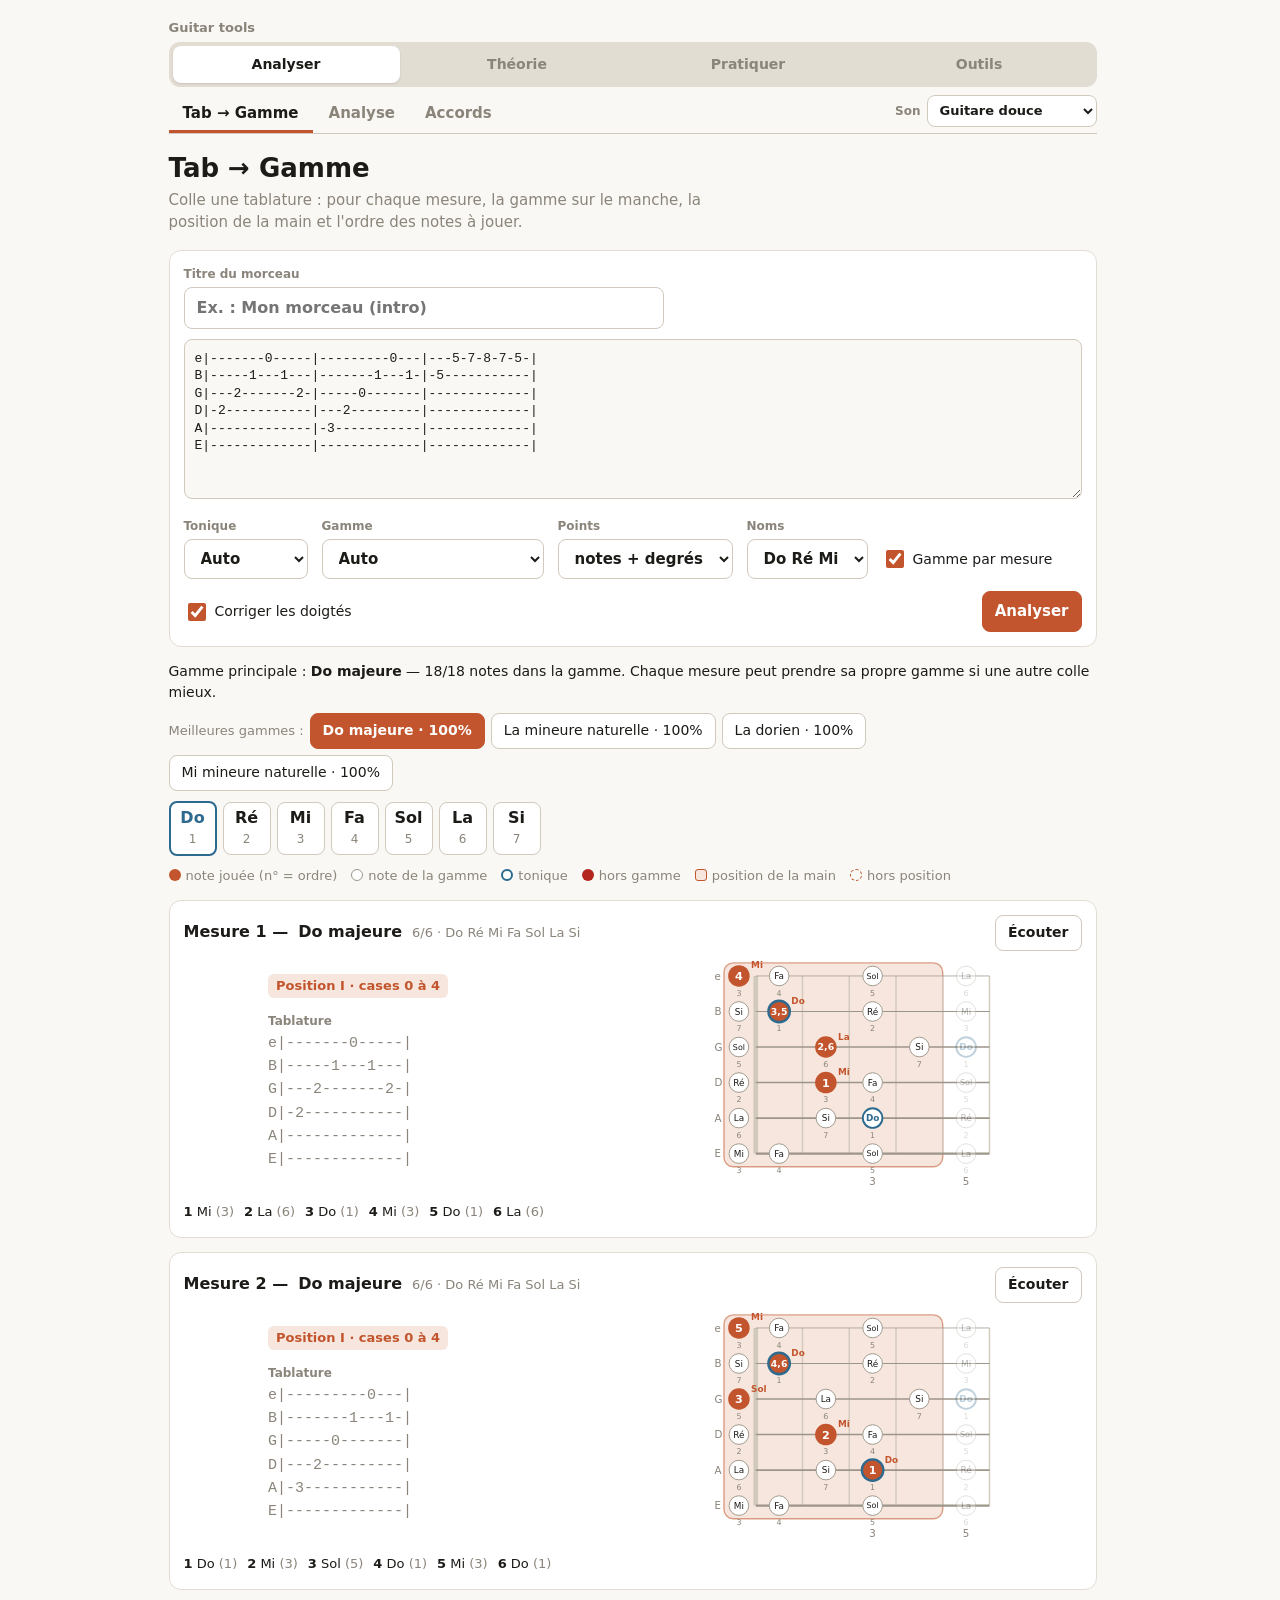
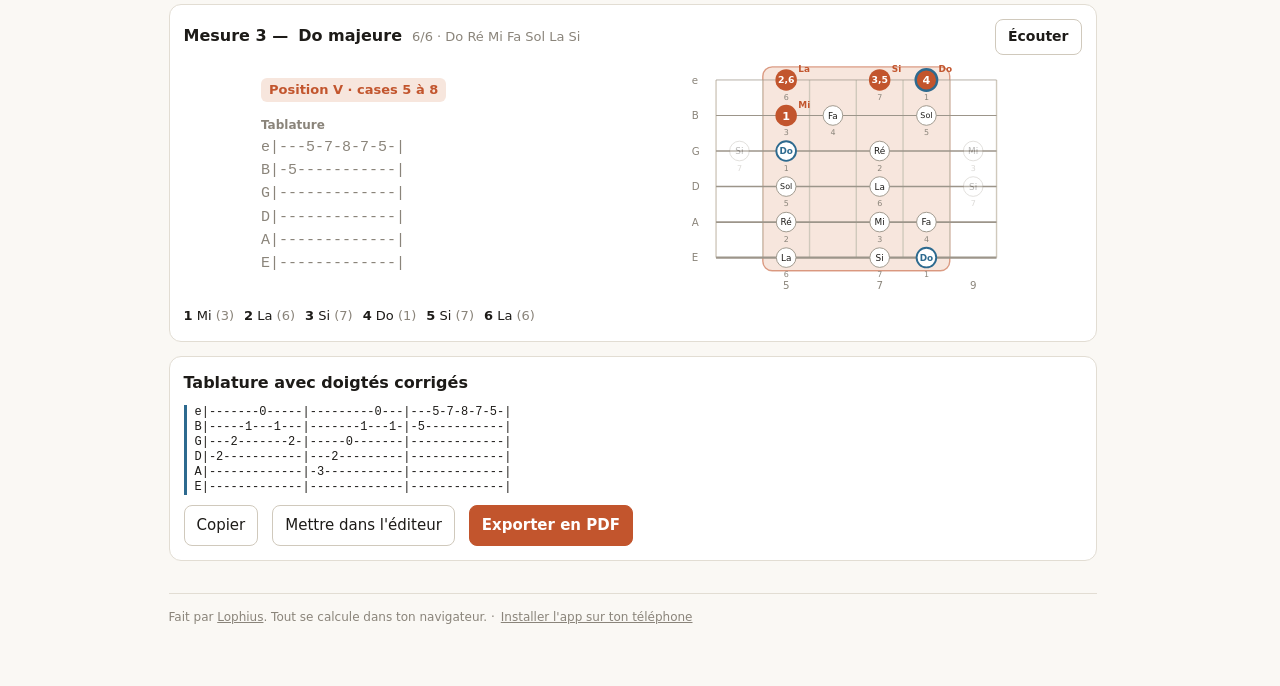
==== commit 16c94401: "Choix du son de guitare partout : douce, folk, nylon, électrique clean, crunch, saturée Co-Authored-" ====
--- a/index.html
+++ b/index.html
@@ -10,7 +10,7 @@
 <meta name="apple-mobile-web-app-title" content="Guitar tools">
 <meta name="apple-mobile-web-app-status-bar-style" content="default">
 <link rel="apple-touch-icon" href="assets/icons/apple-touch-icon.png">
-<link rel="stylesheet" href="assets/style.css?v=10">
+<link rel="stylesheet" href="assets/style.css?v=11">
 <style>
 /* Spécifique à Tab → Gamme */
 textarea{width:100%;min-height:160px;font:13px/1.35 ui-monospace,Menlo,monospace;background:var(--bg);border:1px solid var(--line2);border-radius:8px;padding:10px;white-space:pre;overflow-x:auto;margin:0 0 12px}
@@ -83,8 +83,8 @@
 <div id="full"></div>
 <footer>Fait par <a href="https://www.lophius.be">Lophius</a>. Tout se calcule dans ton navigateur.</footer>
 </main>
-<script src="assets/nav.js?v=9"></script>
-<script src="assets/music.js?v=7"></script>
+<script src="assets/nav.js?v=10"></script>
+<script src="assets/music.js?v=8"></script>
 <script>
 const SH=['C','C#','D','D#','E','F','F#','G','G#','A','A#','B'];
 const FLT=['C','Db','D','Eb','E','F','Gb','G','Ab','A','Bb','B'];
--- a/assets/style.css
+++ b/assets/style.css
@@ -27,6 +27,8 @@
 nav.tabs .subtabs a{flex:none;padding:9px 14px;color:var(--mut);text-decoration:none;font-weight:600}
 /* soulignement dessiné à l'intérieur du lien : rien ne dépasse, donc aucune barre de défilement */
 nav.tabs .subtabs a[aria-current]{color:var(--fg);box-shadow:inset 0 -3px 0 var(--acc)}
+nav.tabs .voice{margin-left:auto;display:flex;align-items:center;gap:6px;font-size:12px;font-weight:600;color:var(--mut);padding:0 0 4px}
+nav.tabs .voice select{font-size:13px;padding:4px 8px;min-height:32px;max-width:170px}
 h1{font-size:26px;line-height:1.1;margin:0 0 6px}
 .sub{color:var(--mut);margin:0 0 16px;max-width:62ch}
 
@@ -101,6 +103,11 @@
   .sub{font-size:14px}
   nav.tabs .subtabs a{padding:9px 11px}
   nav.tabs .groups a{font-size:13px}
+  nav.tabs .voice span{display:none}
+  nav.tabs .subtabs{flex-wrap:nowrap}
+  nav.tabs .subtabs a{padding:9px 9px}
+  nav.tabs .voice{flex:0 1 auto;min-width:64px}
+  nav.tabs .voice select{width:100%;max-width:118px;font-size:12px;padding:4px 4px}
   .panel,.card{padding:12px;border-radius:10px}
   .fields{display:grid;grid-template-columns:minmax(0,1fr) minmax(0,1fr);gap:10px}
   .field select{width:100%}
